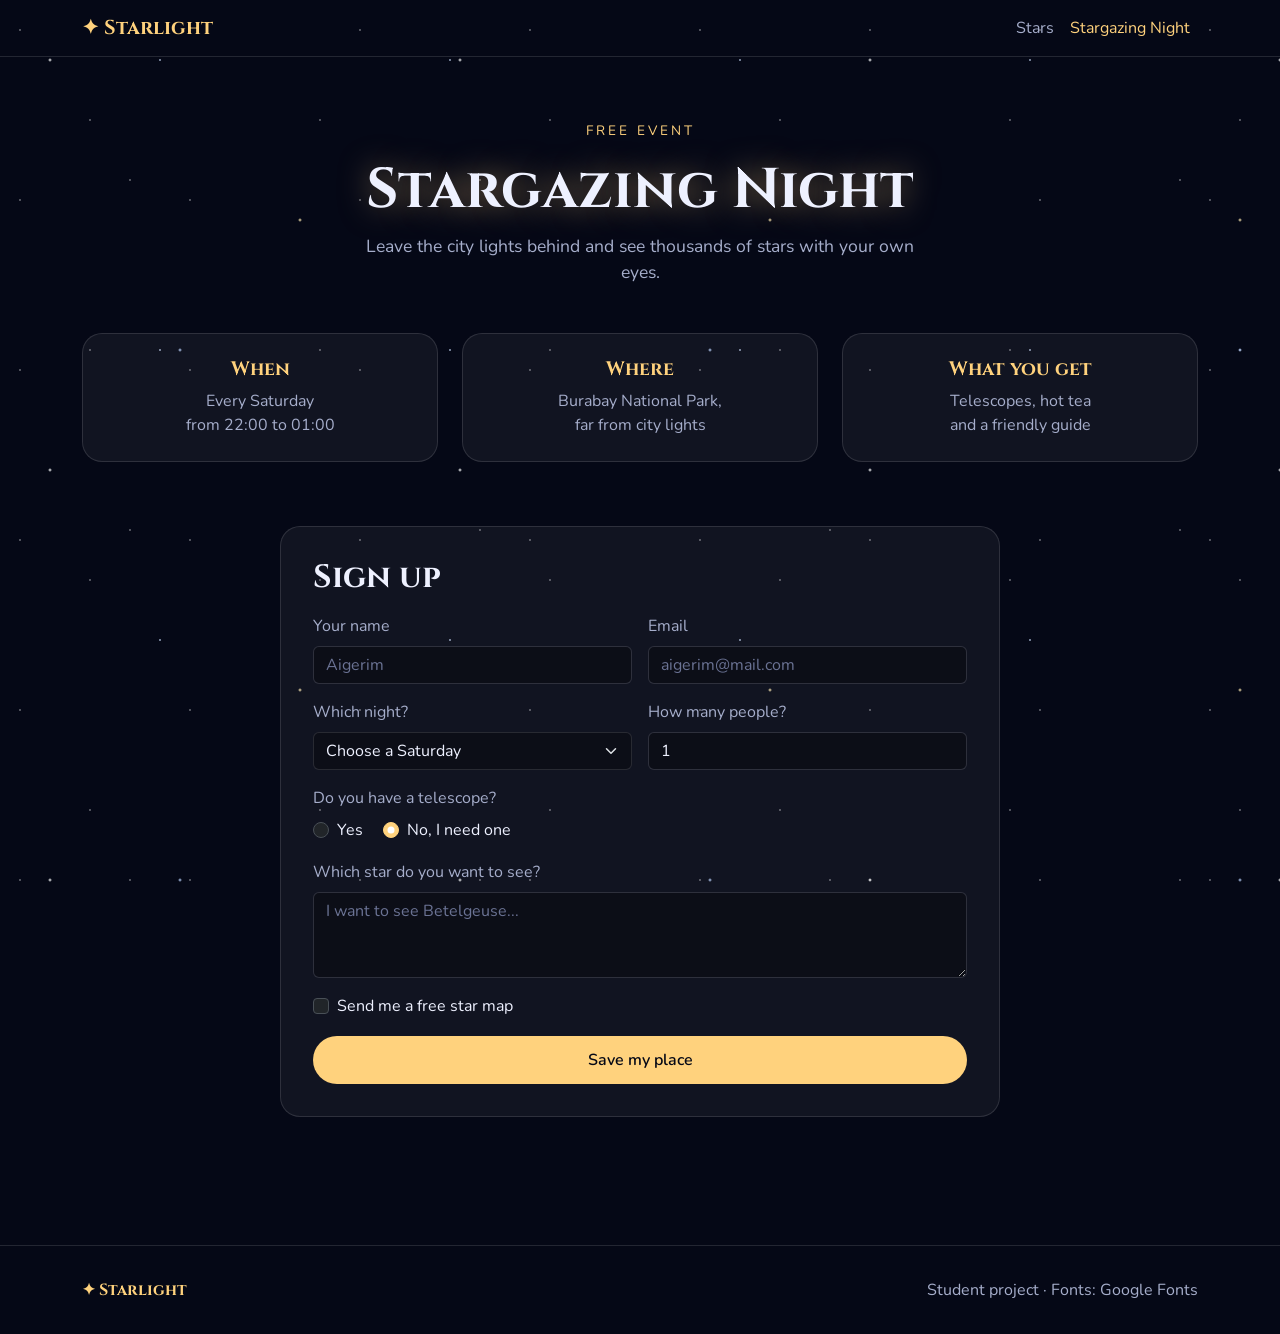
==== night.html @ 4a7f6c60 "first commit" ====
<!DOCTYPE html>
<html lang="en" data-bs-theme="dark">
<head>
  <meta charset="UTF-8">
  <meta name="viewport" content="width=device-width, initial-scale=1.0">
  <title>Stargazing Night — Starlight</title>

  <!-- Bootstrap and Google Fonts -->
  <link href="https://cdn.jsdelivr.net/npm/bootstrap@5.3.3/dist/css/bootstrap.min.css" rel="stylesheet">
  <link href="https://fonts.googleapis.com/css2?family=Cinzel:wght@500;700&family=Nunito:wght@400;600&display=swap" rel="stylesheet">

  <!-- Our styles (after Bootstrap, so they win) -->
  <link rel="stylesheet" href="css/style.css">
</head>
<body>

  <header>
    <nav class="navbar navbar-expand-md">
      <div class="container">
        <a class="navbar-brand logo" href="index.html">✦ Starlight</a>
        <button class="navbar-toggler" type="button" data-bs-toggle="collapse" data-bs-target="#menu"
                aria-controls="menu" aria-expanded="false" aria-label="Open menu">
          <span class="navbar-toggler-icon"></span>
        </button>
        <div class="collapse navbar-collapse" id="menu">
          <ul class="navbar-nav ms-auto">
            <li class="nav-item"><a class="nav-link" href="index.html">Stars</a></li>
            <li class="nav-item"><a class="nav-link active" aria-current="page" href="night.html">Stargazing Night</a></li>
          </ul>
        </div>
      </div>
    </nav>
  </header>

  <main>

    <section class="container page-head">
      <p class="tag">Free event</p>
      <h1>Stargazing Night</h1>
      <p class="intro">Leave the city lights behind and see thousands of stars with your own eyes.</p>
    </section>

    <!-- Event info: CSS Grid, 3 boxes in a row -->
    <section class="container">
      <div class="info-grid">
        <div class="info-box">
          <h3>When</h3>
          <p>Every Saturday<br>from 22:00 to 01:00</p>
        </div>
        <div class="info-box">
          <h3>Where</h3>
          <p>Burabay National Park,<br>far from city lights</p>
        </div>
        <div class="info-box">
          <h3>What you get</h3>
          <p>Telescopes, hot tea<br>and a friendly guide</p>
        </div>
      </div>
    </section>

    <!-- Sign up form -->
    <section class="container section">
      <form class="form-box" action="#">
        <h2>Sign up</h2>

        <div class="row g-3">
          <div class="col-md-6">
            <label for="name" class="form-label">Your name</label>
            <input type="text" id="name" class="form-control" placeholder="Aigerim" required>
          </div>
          <div class="col-md-6">
            <label for="email" class="form-label">Email</label>
            <input type="email" id="email" class="form-control" placeholder="aigerim@mail.com" required>
          </div>

          <div class="col-md-6">
            <label for="date" class="form-label">Which night?</label>
            <select id="date" class="form-select" required>
              <option value="">Choose a Saturday</option>
              <option>10 October</option>
              <option>17 October</option>
              <option>24 October</option>
              <option>31 October</option>
            </select>
          </div>
          <div class="col-md-6">
            <label for="people" class="form-label">How many people?</label>
            <input type="number" id="people" class="form-control" value="1" min="1" max="5">
          </div>

          <div class="col-12">
            <p class="form-label">Do you have a telescope?</p>
            <div class="form-check form-check-inline">
              <input type="radio" id="yes" name="telescope" class="form-check-input">
              <label for="yes" class="form-check-label">Yes</label>
            </div>
            <div class="form-check form-check-inline">
              <input type="radio" id="no" name="telescope" class="form-check-input" checked>
              <label for="no" class="form-check-label">No, I need one</label>
            </div>
          </div>

          <div class="col-12">
            <label for="message" class="form-label">Which star do you want to see?</label>
            <textarea id="message" class="form-control" rows="3" placeholder="I want to see Betelgeuse..."></textarea>
          </div>

          <div class="col-12">
            <div class="form-check">
              <input type="checkbox" id="map" class="form-check-input">
              <label for="map" class="form-check-label">Send me a free star map</label>
            </div>
          </div>

          <div class="col-12">
            <button type="submit" class="btn btn-star w-100">Save my place</button>
          </div>
        </div>
      </form>
    </section>

  </main>

  <footer class="footer">
    <div class="container footer-inner">
      <p class="logo">✦ Starlight</p>
      <p>Student project · Fonts: Google Fonts</p>
    </div>
  </footer>

  <!-- Bootstrap JS: needed only for the mobile menu button -->
  <script src="https://cdn.jsdelivr.net/npm/bootstrap@5.3.3/dist/js/bootstrap.bundle.min.js"></script>
</body>
</html>
---- css/style.css ----
/* ---------- 1. Colors and fonts ---------- */
:root {
  --night: #050816;                    /* page background */
  --card: rgba(255, 255, 255, 0.05);   /* see-through cards */
  --border: rgba(255, 255, 255, 0.12);
  --text: #eef1ff;
  --muted: #a6aecb;
  --gold: #ffd27d;                     /* accent: warm starlight */

  --font-title: 'Cinzel', serif;
  --font-text: 'Nunito', sans-serif;
}


/* ---------- 2. Starry background ---------- */
/* small stars: each dot is one tiny gradient, repeated over the whole page.
   Every layer repeats at a different size, so the stars do not line up in a grid. */
body {
  font-family: var(--font-text);
  color: var(--text);
  background-color: var(--night);
  background-image:
    radial-gradient(1px 1px at 20px 30px, white, transparent),
    radial-gradient(1px 1px at 90px 120px, white, transparent),
    radial-gradient(1.5px 1.5px at 160px 60px, #cfe0ff, transparent),
    radial-gradient(1px 1px at 130px 180px, white, transparent);
  background-size: 170px 170px, 230px 230px, 290px 290px, 350px 350px;
  background-attachment: fixed;
}

/* big stars: a second layer behind the page that twinkles */
body::before {
  content: "";
  position: fixed;
  inset: 0;
  z-index: -1;
  background-image:
    radial-gradient(2px 2px at 50px 60px, white, transparent),
    radial-gradient(2px 2px at 300px 220px, #ffe9b0, transparent),
    radial-gradient(2px 2px at 180px 350px, #bcd4ff, transparent);
  background-size: 410px 410px, 470px 470px, 530px 530px;
  animation: twinkle 3s ease-in-out infinite alternate;
}

@keyframes twinkle {
  from { opacity: 0.3; }
  to   { opacity: 1; }
}


/* ---------- 3. Text ---------- */
h1, h2, h3, .logo {
  font-family: var(--font-title);
  font-weight: 700;
}

h2 {
  font-size: 2rem;
  margin-bottom: 1rem;
}

.tag {
  color: var(--gold);
  text-transform: uppercase;
  letter-spacing: 3px;
  font-size: 0.85rem;
}

.intro {
  color: var(--muted);
  font-size: 1.1rem;
  max-width: 560px;
  margin: 0 auto;
}

.section {
  padding-top: 4rem;
  padding-bottom: 4rem;
}

.section-text {
  color: var(--muted);
  max-width: 600px;
  margin-bottom: 2rem;
}


/* ---------- 4. Navigation (Bootstrap navbar) ---------- */
.navbar {
  border-bottom: 1px solid var(--border);
}

.logo,
.logo:hover {
  color: var(--gold);
}

.navbar .nav-link {
  color: var(--muted);
}

.navbar .nav-link:hover,
.navbar .nav-link.active {
  color: var(--gold);
}


/* ---------- 5. Button ---------- */
.btn-star {
  background: var(--gold);
  color: var(--night);
  font-weight: 600;
  border: none;
  border-radius: 50px;
  padding: 0.75rem 2rem;
  transition: box-shadow 0.3s;
}

/* on hover the button glows like a star */
.btn-star:hover {
  background: var(--gold);
  color: var(--night);
  box-shadow: 0 0 25px var(--gold);
}


/* ---------- 6. Hero (Flexbox) ---------- */
.hero {
  position: relative;
  overflow: hidden;            /* the shooting star stays inside */
  min-height: 80vh;
  display: flex;
  flex-direction: column;
  justify-content: center;
  align-items: center;
  text-align: center;
  padding: 3rem 1rem;
  background: radial-gradient(ellipse at center, rgba(90, 110, 255, 0.18), transparent 70%);
}

.hero h1 {
  font-size: 4.5rem;
  margin: 1rem 0;
  text-shadow: 0 0 30px rgba(255, 210, 125, 0.5);
}

.hero .btn-star {
  margin-top: 2rem;
}

/* shooting star: a thin line that flies across, then waits */
.shooting-star {
  position: absolute;
  top: 15%;
  left: 0;
  width: 120px;
  height: 2px;
  background: linear-gradient(90deg, transparent, white);
  animation: shoot 6s ease-in infinite;
}

@keyframes shoot {
  0%   { transform: rotate(20deg) translateX(-200px); opacity: 1; }
  20%  { transform: rotate(20deg) translateX(1500px); opacity: 0; }
  100% { transform: rotate(20deg) translateX(1500px); opacity: 0; }
}


/* ---------- 7. Star cards ---------- */
.star-card {
  height: 100%;
  text-align: center;
  background: var(--card);
  border: 1px solid var(--border);
  border-radius: 20px;
  padding: 2rem 1.5rem;
  transition: transform 0.3s, border-color 0.3s;
}

.star-card:hover {
  transform: translateY(-8px);
  border-color: var(--gold);
}

.star-ball {
  width: 70px;
  height: 70px;
  border-radius: 50%;
  margin: 1rem auto 2rem;
  transition: transform 0.3s;
}

.star-card:hover .star-ball {
  transform: scale(1.25);
}

.temp {
  display: block;
  color: var(--gold);
  font-weight: 600;
  margin-bottom: 0.5rem;
}

.star-card p {
  color: var(--muted);
  margin: 0;
}

/* star colors: used by the big balls and the small dots in the table */
.blue   { background: radial-gradient(circle, white, #9bb0ff 60%); box-shadow: 0 0 30px #9bb0ff; }
.white  { background: radial-gradient(circle, white, #e4e9ff 60%); box-shadow: 0 0 30px #e4e9ff; }
.yellow { background: radial-gradient(circle, white, #ffe58a 60%); box-shadow: 0 0 30px #ffe58a; }
.orange { background: radial-gradient(circle, white, #ffb76b 60%); box-shadow: 0 0 30px #ffb76b; }
.red    { background: radial-gradient(circle, white, #ff6b4a 60%); box-shadow: 0 0 30px #ff6b4a; }


/* ---------- 8. Table (Bootstrap table) ---------- */
.table-box {
  background: var(--card);
  border: 1px solid var(--border);
  border-radius: 20px;
  padding: 1.5rem;
}

/* Bootstrap tables take their colors from these variables */
.stars-table {
  --bs-table-bg: transparent;
  --bs-table-color: var(--text);
  --bs-table-border-color: var(--border);
  --bs-table-hover-bg: rgba(255, 210, 125, 0.08);
  --bs-table-hover-color: var(--text);
  margin: 0;
}

.stars-table th {
  font-family: var(--font-title);
  color: var(--gold);
}

.stars-table caption {
  color: var(--muted);
}

.dot {
  display: inline-block;
  width: 10px;
  height: 10px;
  border-radius: 50%;
  margin-right: 0.5rem;
}


/* ---------- 9. Page 2: title and info boxes (Grid) ---------- */
.page-head {
  text-align: center;
  padding-top: 4rem;
  padding-bottom: 3rem;
}

.page-head h1 {
  font-size: 3.5rem;
  text-shadow: 0 0 30px rgba(255, 210, 125, 0.5);
}

.info-grid {
  display: grid;
  grid-template-columns: repeat(3, 1fr);
  gap: 1.5rem;
}

.info-box {
  text-align: center;
  background: var(--card);
  border: 1px solid var(--border);
  border-radius: 20px;
  padding: 1.5rem;
}

.info-box h3 {
  font-size: 1.2rem;
  color: var(--gold);
}

.info-box p {
  color: var(--muted);
  margin: 0;
}


/* ---------- 10. Form (Bootstrap form) ---------- */
.form-box {
  max-width: 720px;
  margin: 0 auto;
  background: var(--card);
  border: 1px solid var(--border);
  border-radius: 20px;
  padding: 2rem;
}

.form-label {
  color: var(--muted);
}

.form-control,
.form-select {
  background-color: rgba(0, 0, 0, 0.3);
  border-color: var(--border);
  color: var(--text);
}

.form-control::placeholder {
  color: #6b7394;
}

.form-control:focus,
.form-select:focus {
  background-color: rgba(0, 0, 0, 0.3);
  color: var(--text);
  border-color: var(--gold);
  box-shadow: 0 0 0 0.2rem rgba(255, 210, 125, 0.25);
}

.form-check-input:checked {
  background-color: var(--gold);
  border-color: var(--gold);
}


/* ---------- 11. Footer (Flexbox) ---------- */
.footer {
  border-top: 1px solid var(--border);
  margin-top: 4rem;
  padding: 2rem 0;
  color: var(--muted);
}

.footer-inner {
  display: flex;
  flex-wrap: wrap;
  justify-content: space-between;
  gap: 1rem;
}

.footer p {
  margin: 0;
}


/* ---------- 12. Media queries ---------- */

/* tablets (less than 992px) */
@media (max-width: 991px) {
  .hero h1      { font-size: 3.5rem; }
  .page-head h1 { font-size: 3rem; }
}

/* phones (less than 576px) */
@media (max-width: 575px) {
  .hero h1      { font-size: 2.4rem; }
  .page-head h1 { font-size: 2.2rem; }
  h2            { font-size: 1.6rem; }

  .info-grid {
    grid-template-columns: 1fr;   /* boxes go one under another */
  }

  .table-box,
  .form-box {
    padding: 1.25rem;
  }

  .footer-inner {
    flex-direction: column;
    text-align: center;
  }
}
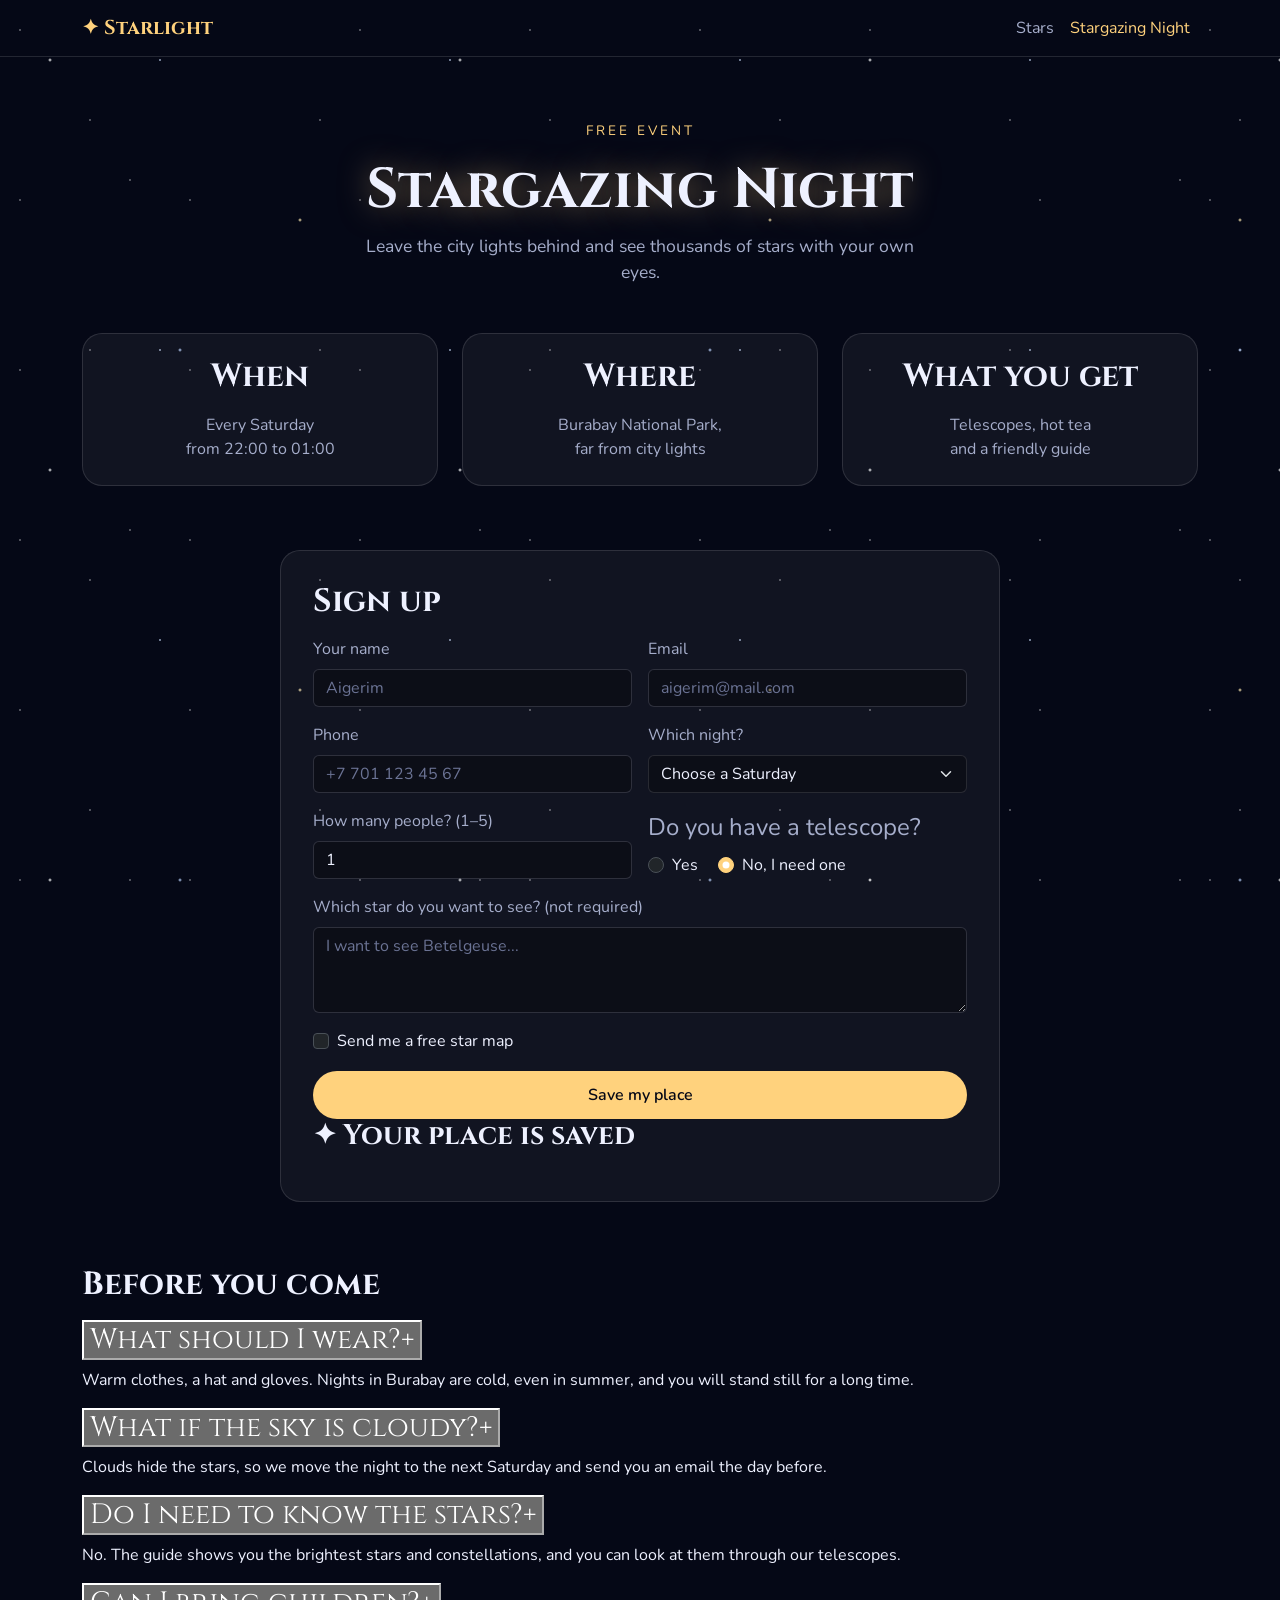
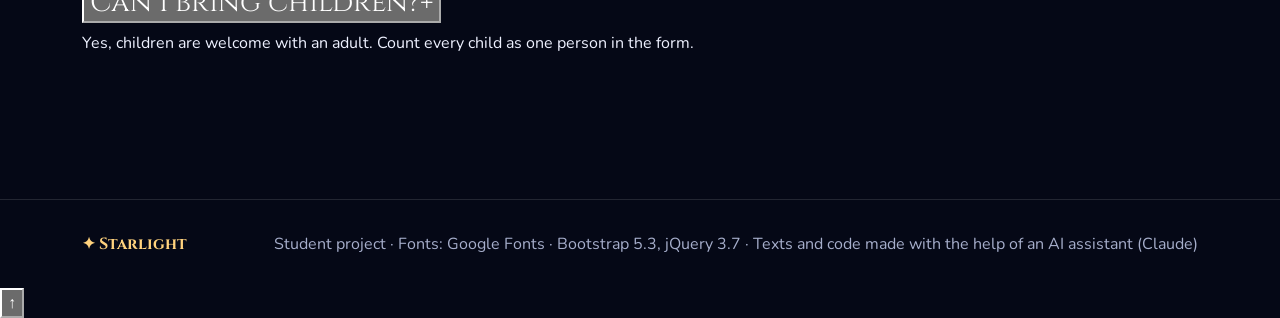
==== commit 82e97933: "add form validation and faq" ====
--- a/night.html
+++ b/night.html
@@ -44,52 +44,61 @@
     <section class="container">
       <div class="info-grid">
         <div class="info-box">
-          <h3>When</h3>
+          <h2>When</h2>
           <p>Every Saturday<br>from 22:00 to 01:00</p>
         </div>
         <div class="info-box">
-          <h3>Where</h3>
+          <h2>Where</h2>
           <p>Burabay National Park,<br>far from city lights</p>
         </div>
         <div class="info-box">
-          <h3>What you get</h3>
+          <h2>What you get</h2>
           <p>Telescopes, hot tea<br>and a friendly guide</p>
         </div>
       </div>
     </section>
 
-    <!-- Sign up form -->
+    <!-- Sign up form: checked by js/night.js -->
     <section class="container section">
-      <form class="form-box" action="#">
+      <form class="form-box" id="signup-form" action="#" novalidate>
         <h2>Sign up</h2>
 
         <div class="row g-3">
           <div class="col-md-6">
             <label for="name" class="form-label">Your name</label>
-            <input type="text" id="name" class="form-control" placeholder="Aigerim" required>
+            <input type="text" id="name" class="form-control" placeholder="Aigerim" required aria-describedby="name-error">
+            <div class="invalid-feedback" id="name-error"></div>
           </div>
           <div class="col-md-6">
             <label for="email" class="form-label">Email</label>
-            <input type="email" id="email" class="form-control" placeholder="aigerim@mail.com" required>
+            <input type="email" id="email" class="form-control" placeholder="aigerim@mail.com" required aria-describedby="email-error">
+            <div class="invalid-feedback" id="email-error"></div>
           </div>
 
           <div class="col-md-6">
-            <label for="date" class="form-label">Which night?</label>
-            <select id="date" class="form-select" required>
-              <option value="">Choose a Saturday</option>
-              <option>10 October</option>
-              <option>17 October</option>
-              <option>24 October</option>
-              <option>31 October</option>
-            </select>
+            <label for="phone" class="form-label">Phone</label>
+            <input type="tel" id="phone" class="form-control" placeholder="+7 701 123 45 67" required aria-describedby="phone-error">
+            <div class="invalid-feedback" id="phone-error"></div>
           </div>
           <div class="col-md-6">
-            <label for="people" class="form-label">How many people?</label>
-            <input type="number" id="people" class="form-control" value="1" min="1" max="5">
+            <label for="date" class="form-label">Which night?</label>
+            <select id="date" class="form-select" required aria-describedby="date-error">
+              <option value="">Choose a Saturday</option>
+              <option>14 November</option>
+              <option>21 November</option>
+              <option>28 November</option>
+              <option>5 December</option>
+            </select>
+            <div class="invalid-feedback" id="date-error"></div>
           </div>
 
-          <div class="col-12">
-            <p class="form-label">Do you have a telescope?</p>
+          <div class="col-md-6">
+            <label for="people" class="form-label">How many people? (1–5)</label>
+            <input type="number" id="people" class="form-control" value="1" min="1" max="5" required aria-describedby="people-error">
+            <div class="invalid-feedback" id="people-error"></div>
+          </div>
+          <fieldset class="col-md-6">
+            <legend class="form-label">Do you have a telescope?</legend>
             <div class="form-check form-check-inline">
               <input type="radio" id="yes" name="telescope" class="form-check-input">
               <label for="yes" class="form-check-label">Yes</label>
@@ -98,11 +107,12 @@
               <input type="radio" id="no" name="telescope" class="form-check-input" checked>
               <label for="no" class="form-check-label">No, I need one</label>
             </div>
-          </div>
+          </fieldset>
 
           <div class="col-12">
-            <label for="message" class="form-label">Which star do you want to see?</label>
-            <textarea id="message" class="form-control" rows="3" placeholder="I want to see Betelgeuse..."></textarea>
+            <label for="message" class="form-label">Which star do you want to see? (not required)</label>
+            <textarea id="message" class="form-control" rows="3" placeholder="I want to see Betelgeuse..." aria-describedby="message-error"></textarea>
+            <div class="invalid-feedback" id="message-error"></div>
           </div>
 
           <div class="col-12">
@@ -116,7 +126,42 @@
             <button type="submit" class="btn btn-star w-100">Save my place</button>
           </div>
         </div>
+
+        <div class="success-box" id="success" aria-live="polite">
+          <h3>✦ Your place is saved</h3>
+          <p id="success-text"></p>
+        </div>
       </form>
+    </section>
+
+    <!-- Questions: jQuery accordion in js/night.js -->
+    <section class="container section pt-0">
+      <div class="faq">
+        <h2>Before you come</h2>
+
+        <div class="faq-item">
+          <h3><button type="button" class="faq-question" aria-expanded="false">What should I wear?<span class="faq-icon">+</span></button></h3>
+          <div class="faq-answer"><p>Warm clothes, a hat and gloves. Nights in Burabay are cold, even in summer,
+             and you will stand still for a long time.</p></div>
+        </div>
+
+        <div class="faq-item">
+          <h3><button type="button" class="faq-question" aria-expanded="false">What if the sky is cloudy?<span class="faq-icon">+</span></button></h3>
+          <div class="faq-answer"><p>Clouds hide the stars, so we move the night to the next Saturday
+             and send you an email the day before.</p></div>
+        </div>
+
+        <div class="faq-item">
+          <h3><button type="button" class="faq-question" aria-expanded="false">Do I need to know the stars?<span class="faq-icon">+</span></button></h3>
+          <div class="faq-answer"><p>No. The guide shows you the brightest stars and constellations,
+             and you can look at them through our telescopes.</p></div>
+        </div>
+
+        <div class="faq-item">
+          <h3><button type="button" class="faq-question" aria-expanded="false">Can I bring children?<span class="faq-icon">+</span></button></h3>
+          <div class="faq-answer"><p>Yes, children are welcome with an adult. Count every child as one person in the form.</p></div>
+        </div>
+      </div>
     </section>
 
   </main>
@@ -124,11 +169,15 @@
   <footer class="footer">
     <div class="container footer-inner">
       <p class="logo">✦ Starlight</p>
-      <p>Student project · Fonts: Google Fonts</p>
+      <p>Student project · Fonts: Google Fonts · Bootstrap 5.3, jQuery 3.7 · Texts and code made with the help of an AI assistant (Claude)</p>
     </div>
   </footer>
 
-  <!-- Bootstrap JS: needed only for the mobile menu button -->
+  <button type="button" class="to-top" id="to-top" aria-label="Back to top">↑</button>
+
   <script src="https://cdn.jsdelivr.net/npm/bootstrap@5.3.3/dist/js/bootstrap.bundle.min.js"></script>
+  <script src="https://code.jquery.com/jquery-3.7.1.min.js"></script>
+  <script src="js/main.js"></script>
+  <script src="js/night.js"></script>
 </body>
 </html>
